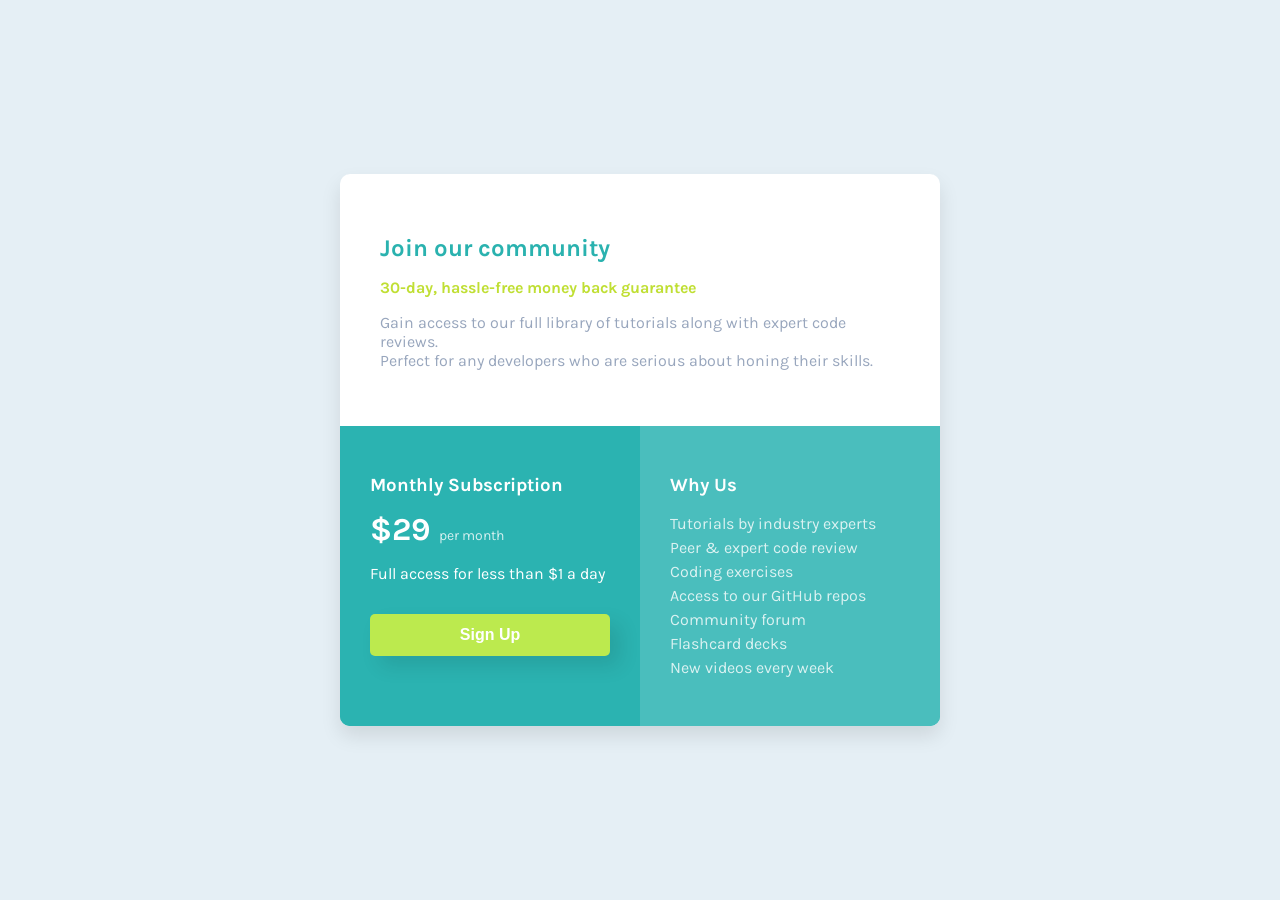
==== index.html @ 3ad21f07 "Final Version of the Application" ====
<!DOCTYPE html>
<html lang="cs">
<head>
  <meta charset="UTF-8">
  <meta name="viewport" content="width=device-width, initial-scale=1.0">
  <title>Pricing Card</title>
  <link rel="stylesheet" href="styles.css">
  <link rel="preconnect" href="https://fonts.googleapis.com">
  <link rel="preconnect" href="https://fonts.gstatic.com" crossorigin>
  <link href="https://fonts.googleapis.com/css2?family=Karla:ital,wght@0,200..800;1,200..800&display=swap" rel="stylesheet">
</head>
<body>

<div class="box">
  <div class="box-top">
    <h2>Join our community</h2>
    <p class="money-back">30-day, hassle-free money back guarantee</p>
    <p>Gain access to our full library of tutorials along with expert code reviews.<br>
      Perfect for any developers who are serious about honing their skills.</p>
  </div>

  <div class="box-bottom">
    <div class="subscription">
      <h3>Monthly Subscription</h3>
      <div class="price-row">
      <p class="price">$29 <span>per month</span></p>
      <p>Full access for less than $1 a day</p>
      </div>
      <button>Sign Up</button>
    </div>

    <div class="why-us">
      <h3>Why Us</h3>
      <ul>
        <li>Tutorials by industry experts</li>
        <li>Peer & expert code review</li>
        <li>Coding exercises</li>
        <li>Access to our GitHub repos</li>
        <li>Community forum</li>
        <li>Flashcard decks</li>
        <li>New videos every week</li>
      </ul>
    </div>
  </div>
</div>

</body>
</html>
---- styles.css ----
:root {
    --Teal500: hsl(179, 62%, 43%);
    --Green400: hsl(71, 73%, 54%);
    --Teal100: hsl(204, 43%, 93%);
    --Gray500: hsl(218, 22%, 67%);
}

body {
    background: var(--Teal100);
    font-family:"Karla", serif;
    display: flex;
    justify-content: center;
    align-items: center;
    height: 100vh;
    margin: 0;
}

.box {
    width: 600px;
    background: white;
    border-radius: 10px;
    box-shadow: 0 10px 20px rgba(0,0,0,0.1);
    overflow: hidden;
    color: var(--Gray500);
}

.box-top {
    padding: 40px;
    text-align: left;
}

.box-top h2 {
    color: var(--Teal500);
    margin-bottom: 10px;
}

.money-back {
    color: var(--Green400);
    font-weight: bold;
    margin-bottom: 15px;
}

.box-bottom {
    display: flex;
    background: var(--Teal500);
    color: white;
}

.subscription, .why-us {
    width: 50%;
    padding: 30px;
}

.subscription {
    background: #2bb3b1;
}

.subscription h3, .why-us h3 {
    margin-bottom: 15px;
}

.price {
    font-size: 32px;
    font-weight: bold;
    margin: 10px 0;
}

.price span {
    font-size: 14px;
    font-weight: normal;
    opacity: 0.8;
}

.subscription button {
    width: 100%;
    padding: 12px;
    background: #bcea4e;
    color: white;
    border: none;
    border-radius: 5px;
    font-size: 16px;
    margin-top: 15px;
    cursor: pointer;
    font-weight: bold;
    box-shadow: 10px 10px 20px rgba(0,0,0,0.1);
}


ul{
    list-style: none;
    padding: 0;
    line-height:1.5;
    opacity:0.8;

}

.why-us {
    background:#4abebd;
}

/*Pro zařízení menší než 768px bude aplikována tato medie query*/
@media only screen and (max-width: 768px) {
    .box {
        display: none;
    }
}
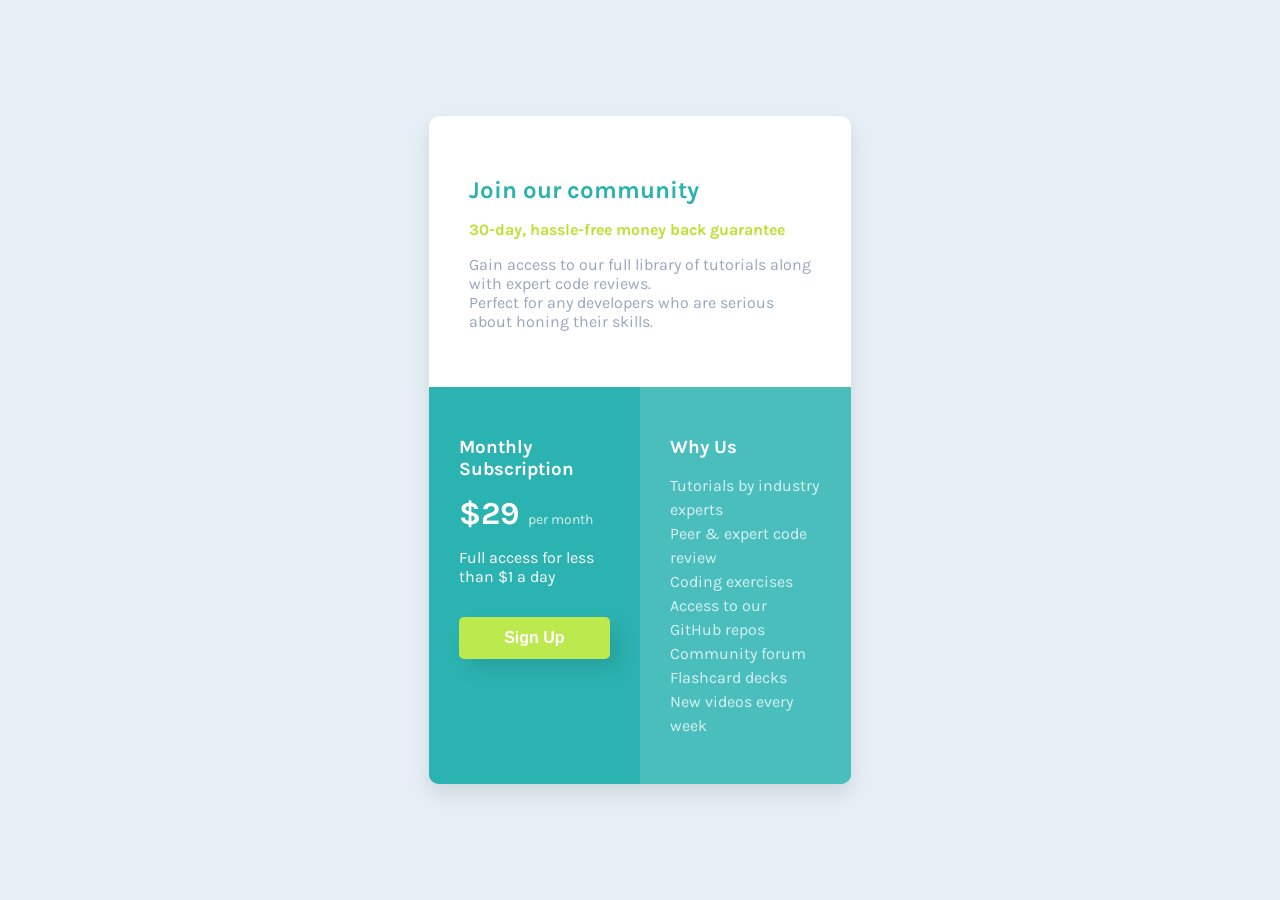
==== commit d8d7a1f6: "Responsive Version of the Single-Price-Grid" ====
--- a/index.html
+++ b/index.html
@@ -13,33 +13,39 @@
 
 <div class="box">
   <div class="box-top">
-    <h2>Join our community</h2>
-    <p class="money-back">30-day, hassle-free money back guarantee</p>
-    <p>Gain access to our full library of tutorials along with expert code reviews.<br>
-      Perfect for any developers who are serious about honing their skills.</p>
+    <div class="box-top-text">
+      <h2>Join our community</h2>
+      <p class="money-back">30-day, hassle-free money back guarantee</p>
+      <p>Gain access to our full library of tutorials along with expert code reviews.<br>
+        Perfect for any developers who are serious about honing their skills.</p>
+    </div>
   </div>
 
   <div class="box-bottom">
     <div class="subscription">
-      <h3>Monthly Subscription</h3>
-      <div class="price-row">
-      <p class="price">$29 <span>per month</span></p>
-      <p>Full access for less than $1 a day</p>
+      <div class="box-bottom-text">
+        <h3>Monthly Subscription</h3>
+        <div class="price-row">
+          <p class="price">$29 <span>per month</span></p>
+          <p>Full access for less than $1 a day</p>
+        </div>
+        <button>Sign Up</button>
       </div>
-      <button>Sign Up</button>
     </div>
 
     <div class="why-us">
-      <h3>Why Us</h3>
-      <ul>
-        <li>Tutorials by industry experts</li>
-        <li>Peer & expert code review</li>
-        <li>Coding exercises</li>
-        <li>Access to our GitHub repos</li>
-        <li>Community forum</li>
-        <li>Flashcard decks</li>
-        <li>New videos every week</li>
-      </ul>
+      <div class="why-us-text">
+        <h3>Why Us</h3>
+        <ul>
+          <li>Tutorials by industry experts</li>
+          <li>Peer & expert code review</li>
+          <li>Coding exercises</li>
+          <li>Access to our GitHub repos</li>
+          <li>Community forum</li>
+          <li>Flashcard decks</li>
+          <li>New videos every week</li>
+        </ul>
+      </div>
     </div>
   </div>
 </div>
--- a/styles.css
+++ b/styles.css
@@ -16,7 +16,8 @@
 }
 
 .box {
-    width: 600px;
+    width: 33%;
+    margin: auto;
     background: white;
     border-radius: 10px;
     box-shadow: 0 10px 20px rgba(0,0,0,0.1);
@@ -89,8 +90,8 @@
 ul{
     list-style: none;
     padding: 0;
-    line-height:1.5;
-    opacity:0.8;
+    line-height: 1.5;
+    opacity: 0.8;
 
 }
 
@@ -98,9 +99,54 @@
     background:#4abebd;
 }
 
-/*Pro zařízení menší než 768px bude aplikována tato medie query*/
 @media only screen and (max-width: 768px) {
     .box {
-        display: none;
+        width: 60%;
+    }
+
+    .box-top {
+        width: 100%;
+        padding: 0;
+    }
+
+    .box-top-text {
+        padding: 3% 5%;
+        line-height: 1.3;
+    }
+
+    .box-bottom {
+        text-align: center;
+        padding: 0;
+        width: 100%;
+        flex-direction: column;
+    }
+
+    .box-bottom-text {
+        padding: 3% 5%;
+    }
+
+    .subscription {
+        width: 100%;
+        padding: 0;
+        align-content: center;
+    }
+
+    .subscription button {
+        margin: 0;
+        width: 70%;
+    }
+
+    .subscription-button {
+        margin: auto;
+        padding: 7%;
+    }
+
+    .why-us {
+        padding: 0;
+        width: 100%;
+    }
+
+    .why-us-text {
+        padding: 3% 5%;
     }
 }
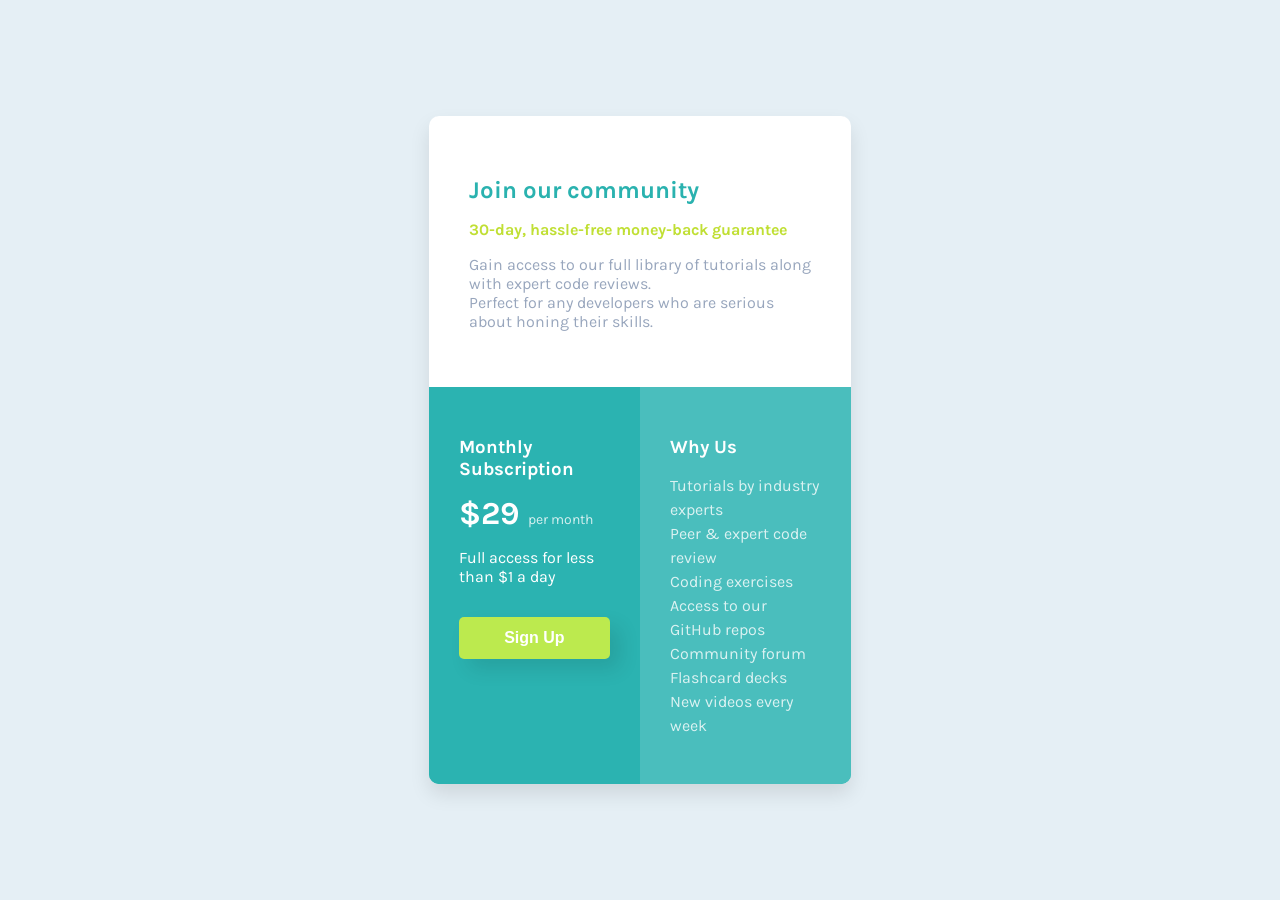
==== commit 196bac4c: "The Responsive Version of the Project" ====
--- a/index.html
+++ b/index.html
@@ -15,7 +15,7 @@
   <div class="box-top">
     <div class="box-top-text">
       <h2>Join our community</h2>
-      <p class="money-back">30-day, hassle-free money back guarantee</p>
+      <p class="money-back">30-day, hassle-free money-back guarantee</p>
       <p>Gain access to our full library of tutorials along with expert code reviews.<br>
         Perfect for any developers who are serious about honing their skills.</p>
     </div>
--- a/styles.css
+++ b/styles.css
@@ -105,6 +105,7 @@
     }
 
     .box-top {
+        text-align: center;
         width: 100%;
         padding: 0;
     }
